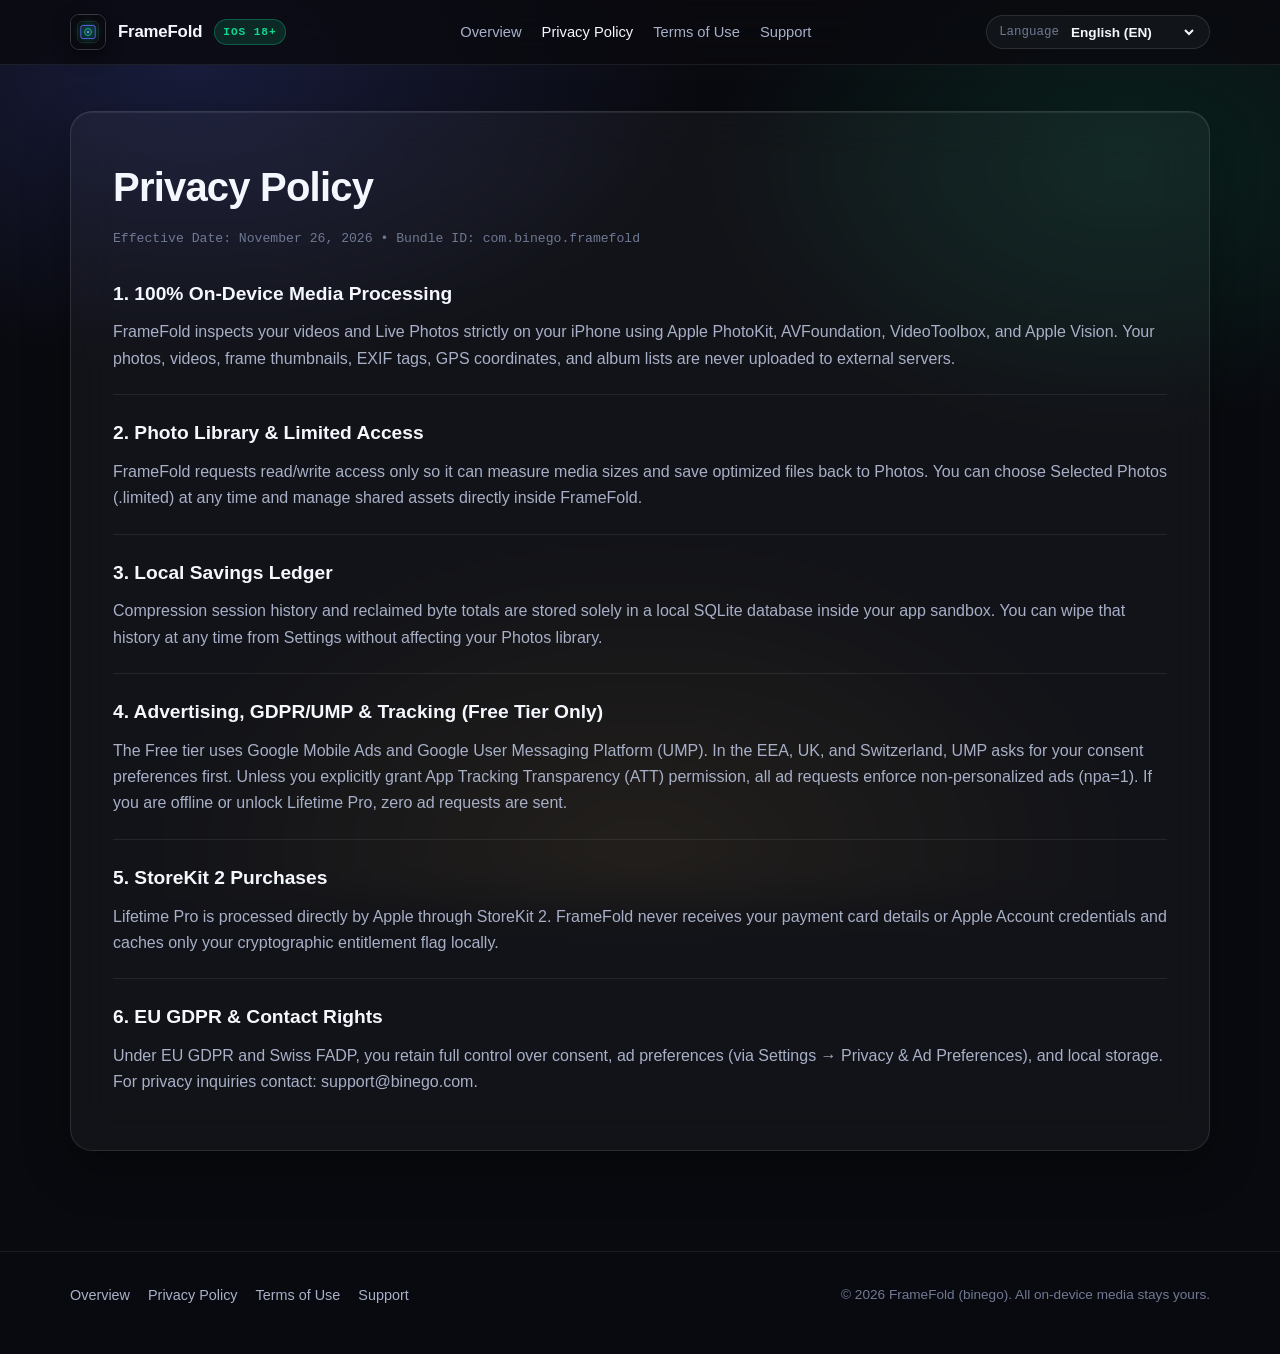
==== privacy.html @ 4580b6b9 "feat: FrameFold Obsidian showcase, privacy, terms, support (TR + 24 EU languages)" ====
<!DOCTYPE html>
<html lang="en">
<head>
  <meta charset="utf-8">
  <meta name="viewport" content="width=device-width, initial-scale=1">
  <title>FrameFold — Privacy Policy</title>
  <meta name="theme-color" content="#090a0f">
  <link rel="icon" type="image/png" href="./assets/app-icon.png">
  <link rel="stylesheet" href="./styles.css">
</head>
<body data-page="privacy">
  <div class="ambient-bg" aria-hidden="true"></div>

  <header class="site-header">
    <div class="container nav-inner">
      <a class="brand" href="./index.html">
        <img src="./assets/app-icon.png" alt="FrameFold">
        <span>FrameFold</span>
        <span class="brand-badge">iOS 18+</span>
      </a>

      <nav class="nav-links" aria-label="Main navigation">
        <a href="./index.html" data-i18n="nav_overview">Overview</a>
        <a class="active" href="./privacy.html" data-i18n="nav_privacy">Privacy Policy</a>
        <a href="./terms.html" data-i18n="nav_terms">Terms of Use</a>
        <a href="./support.html" data-i18n="nav_support">Support</a>
      </nav>

      <div class="lang-picker-wrap">
        <label for="lang-select" data-i18n="lang_label">Language</label>
        <select id="lang-select" class="lang-select" aria-label="Language"></select>
      </div>
    </div>
  </header>

  <main class="container doc-shell">
    <article class="glass-card doc-card">
      <h1 data-i18n="priv_title">Privacy Policy</h1>
      <div class="doc-meta" data-i18n="legal_updated">Effective Date: November 26, 2026 • Bundle ID: com.binego.framefold</div>

      <div class="doc-section" style="border-top:none;margin-top:0;padding-top:0;">
        <h2 data-i18n="priv_s1_t">1. 100% On-Device Media Processing</h2>
        <p data-i18n="priv_s1_p">FrameFold inspects your videos and Live Photos strictly on your iPhone using Apple PhotoKit, AVFoundation, VideoToolbox, and Apple Vision. Your photos, videos, frame thumbnails, EXIF tags, GPS coordinates, and album lists are never uploaded to external servers.</p>
      </div>

      <div class="doc-section">
        <h2 data-i18n="priv_s2_t">2. Photo Library &amp; Limited Access</h2>
        <p data-i18n="priv_s2_p">FrameFold requests read/write access only so it can measure media sizes and save optimized files back to Photos. You can choose Selected Photos (.limited) at any time and manage shared assets directly inside FrameFold.</p>
      </div>

      <div class="doc-section">
        <h2 data-i18n="priv_s3_t">3. Local Savings Ledger</h2>
        <p data-i18n="priv_s3_p">Compression session history and reclaimed byte totals are stored solely in a local SQLite database inside your app sandbox. You can wipe that history at any time from Settings without affecting your Photos library.</p>
      </div>

      <div class="doc-section">
        <h2 data-i18n="priv_s4_t">4. Advertising, GDPR/UMP &amp; Tracking (Free Tier Only)</h2>
        <p data-i18n="priv_s4_p">The Free tier uses Google Mobile Ads and Google User Messaging Platform (UMP). In the EEA, UK, and Switzerland, UMP asks for your consent preferences first. Unless you explicitly grant App Tracking Transparency (ATT) permission, all ad requests enforce non-personalized ads (npa=1). If you are offline or unlock Lifetime Pro, zero ad requests are sent.</p>
      </div>

      <div class="doc-section">
        <h2 data-i18n="priv_s5_t">5. StoreKit 2 Purchases</h2>
        <p data-i18n="priv_s5_p">Lifetime Pro is processed directly by Apple through StoreKit 2. FrameFold never receives your payment card details or Apple Account credentials and caches only your cryptographic entitlement flag locally.</p>
      </div>

      <div class="doc-section">
        <h2 data-i18n="priv_s6_t">6. EU GDPR &amp; Contact Rights</h2>
        <p data-i18n="priv_s6_p">Under EU GDPR and Swiss FADP, you retain full control over consent, ad preferences (via Settings → Privacy &amp; Ad Preferences), and local storage. For privacy inquiries contact: support@binego.com.</p>
      </div>
    </article>
  </main>

  <footer class="site-footer">
    <div class="container footer-inner">
      <div class="footer-links">
        <a href="./index.html" data-i18n="nav_overview">Overview</a>
        <a href="./privacy.html" data-i18n="nav_privacy">Privacy Policy</a>
        <a href="./terms.html" data-i18n="nav_terms">Terms of Use</a>
        <a href="./support.html" data-i18n="nav_support">Support</a>
      </div>
      <div class="footer-copy" data-i18n="footer_copy">© 2026 FrameFold (binego). All on-device media stays yours.</div>
    </div>
  </footer>

  <script src="./i18n.js"></script>
</body>
</html>
---- styles.css ----
:root {
  --bg-obsidian: #090a0f;
  --bg-surface: #111420;
  --bg-elevated: #171b2b;
  --glass-bg: rgba(255, 255, 255, 0.04);
  --glass-border: rgba(255, 255, 255, 0.11);
  --glass-highlight: rgba(255, 255, 255, 0.22);
  --text-primary: #f5f7ff;
  --text-secondary: #a8b0c8;
  --text-muted: #707994;
  --indigo: #5e6cff;
  --indigo-soft: rgba(94, 108, 255, 0.16);
  --emerald: #10d890;
  --emerald-soft: rgba(16, 216, 144, 0.14);
  --amber: #f5b942;
  --amber-soft: rgba(245, 185, 66, 0.14);
  --radius-hero: 28px;
  --radius-card: 22px;
  --radius-control: 14px;
  --font-sans: -apple-system, BlinkMacSystemFont, "SF Pro Display", "Inter", "Segoe UI", Roboto, sans-serif;
  --font-mono: ui-monospace, "SF Mono", SFMono-Regular, Menlo, Monaco, Consolas, monospace;
}

*, *::before, *::after {
  box-sizing: border-box;
}

html {
  scroll-behavior: smooth;
  color-scheme: dark;
}

body {
  margin: 0;
  min-height: 100vh;
  background-color: var(--bg-obsidian);
  color: var(--text-primary);
  font-family: var(--font-sans);
  line-height: 1.65;
  -webkit-font-smoothing: antialiased;
  overflow-x: hidden;
  position: relative;
}

.ambient-bg {
  position: fixed;
  inset: 0;
  z-index: -1;
  pointer-events: none;
  background:
    radial-gradient(62% 50% at 15% 8%, rgba(94, 108, 255, 0.18), transparent 65%),
    radial-gradient(50% 45% at 88% 18%, rgba(16, 216, 144, 0.12), transparent 65%),
    radial-gradient(55% 50% at 50% 95%, rgba(245, 185, 66, 0.07), transparent 70%),
    var(--bg-obsidian);
}

a {
  color: var(--indigo);
  text-decoration: none;
}

a:hover {
  text-decoration: underline;
}

.container {
  width: min(1140px, calc(100% - 32px));
  margin-inline: auto;
}

/* Header */
.site-header {
  position: sticky;
  top: 0;
  z-index: 40;
  backdrop-filter: blur(20px);
  -webkit-backdrop-filter: blur(20px);
  background: rgba(9, 10, 15, 0.78);
  border-bottom: 1px solid rgba(255, 255, 255, 0.08);
}

.nav-inner {
  display: flex;
  align-items: center;
  justify-content: space-between;
  gap: 16px;
  padding: 14px 0;
  flex-wrap: wrap;
}

.brand {
  display: inline-flex;
  align-items: center;
  gap: 12px;
  color: var(--text-primary);
  font-weight: 700;
  font-size: 1.05rem;
  letter-spacing: -0.01em;
}

.brand:hover {
  text-decoration: none;
}

.brand img {
  width: 36px;
  height: 36px;
  border-radius: 9px;
  border: 1px solid rgba(255, 255, 255, 0.18);
  box-shadow: 0 6px 18px rgba(0, 0, 0, 0.45);
}

.brand-badge {
  font-family: var(--font-mono);
  font-size: 0.7rem;
  letter-spacing: 0.08em;
  text-transform: uppercase;
  color: var(--emerald);
  background: var(--emerald-soft);
  border: 1px solid rgba(16, 216, 144, 0.3);
  padding: 3px 8px;
  border-radius: 999px;
}

.nav-links {
  display: flex;
  align-items: center;
  gap: 20px;
  flex-wrap: wrap;
}

.nav-links a {
  color: var(--text-secondary);
  font-size: 0.92rem;
  font-weight: 500;
  transition: color 0.15s ease;
}

.nav-links a:hover,
.nav-links a.active {
  color: var(--text-primary);
  text-decoration: none;
}

.lang-picker-wrap {
  display: inline-flex;
  align-items: center;
  gap: 8px;
  background: var(--glass-bg);
  border: 1px solid var(--glass-border);
  border-radius: 999px;
  padding: 6px 12px;
}

.lang-picker-wrap label {
  font-size: 0.78rem;
  color: var(--text-muted);
  font-family: var(--font-mono);
}

.lang-select {
  background: transparent;
  color: var(--text-primary);
  border: none;
  font-family: var(--font-sans);
  font-size: 0.85rem;
  font-weight: 600;
  cursor: pointer;
  outline: none;
}

.lang-select option {
  background: var(--bg-elevated);
  color: var(--text-primary);
}

/* Specular Glass Surface */
.glass-card {
  background: var(--glass-bg);
  border: 1px solid var(--glass-border);
  border-radius: var(--radius-card);
  backdrop-filter: blur(22px);
  -webkit-backdrop-filter: blur(22px);
  box-shadow: inset 0 1px 0 rgba(255, 255, 255, 0.08), 0 18px 48px rgba(0, 0, 0, 0.32);
}

/* Hero */
.hero {
  padding: 64px 0 42px;
  display: grid;
  grid-template-columns: 1.15fr 0.85fr;
  gap: 36px;
  align-items: center;
}

@media (max-width: 900px) {
  .hero {
    grid-template-columns: 1fr;
    padding: 40px 0 28px;
  }
}

.eyebrow {
  display: inline-flex;
  align-items: center;
  gap: 8px;
  font-family: var(--font-mono);
  font-size: 0.78rem;
  text-transform: uppercase;
  letter-spacing: 0.08em;
  color: var(--amber);
  background: var(--amber-soft);
  border: 1px solid rgba(245, 185, 66, 0.28);
  padding: 6px 12px;
  border-radius: 999px;
  margin-bottom: 18px;
}

.hero h1 {
  margin: 0 0 16px;
  font-size: clamp(2.1rem, 4.2vw, 3.35rem);
  line-height: 1.12;
  letter-spacing: -0.025em;
}

.hero-sub {
  margin: 0 0 28px;
  font-size: 1.1rem;
  color: var(--text-secondary);
  max-width: 58ch;
}

.cta-row {
  display: flex;
  flex-wrap: wrap;
  gap: 12px;
  margin-bottom: 24px;
}

.btn {
  display: inline-flex;
  align-items: center;
  justify-content: center;
  gap: 8px;
  padding: 13px 22px;
  border-radius: var(--radius-control);
  font-weight: 600;
  font-size: 0.96rem;
  transition: transform 0.15s ease, box-shadow 0.15s ease, background 0.15s ease;
  cursor: pointer;
  border: 1px solid transparent;
}

.btn:hover {
  text-decoration: none;
  transform: translateY(-1px);
}

.btn-primary {
  background: linear-gradient(135deg, #5e6cff, #4350e8);
  color: #fff;
  box-shadow: 0 10px 28px rgba(94, 108, 255, 0.35);
}

.btn-secondary {
  background: var(--glass-bg);
  border-color: var(--glass-border);
  color: var(--text-primary);
}

.trust-pills {
  display: flex;
  flex-wrap: wrap;
  gap: 10px;
}

.pill {
  font-family: var(--font-mono);
  font-size: 0.78rem;
  color: var(--emerald);
  background: var(--emerald-soft);
  border: 1px solid rgba(16, 216, 144, 0.25);
  padding: 6px 11px;
  border-radius: 999px;
}

/* Interactive Comparison Widget */
.preview-card {
  padding: 22px;
  border-radius: var(--radius-hero);
  background: linear-gradient(160deg, rgba(28, 34, 58, 0.78), rgba(14, 18, 28, 0.92));
  border: 1px solid rgba(94, 108, 255, 0.3);
}

.preview-header {
  display: flex;
  align-items: center;
  justify-content: space-between;
  gap: 12px;
  margin-bottom: 16px;
}

.preview-app {
  display: flex;
  align-items: center;
  gap: 12px;
}

.preview-app img {
  width: 52px;
  height: 52px;
  border-radius: 13px;
  border: 1px solid rgba(255, 255, 255, 0.2);
}

.mono-tag {
  font-family: var(--font-mono);
  font-size: 0.74rem;
  letter-spacing: 0.06em;
  color: var(--text-secondary);
}

.split-stage {
  position: relative;
  height: 220px;
  border-radius: 18px;
  overflow: hidden;
  border: 1px solid rgba(255, 255, 255, 0.14);
  background: #0d101b;
  margin-bottom: 16px;
  user-select: none;
}

.split-side {
  position: absolute;
  inset: 0;
  display: flex;
  flex-direction: column;
  justify-content: space-between;
  padding: 16px;
}

.split-before {
  background: linear-gradient(135deg, #1a2138, #121522);
}

.split-after {
  background: linear-gradient(135deg, #0d2b24, #101624);
  clip-path: inset(0 0 0 50%);
}

.split-divider {
  position: absolute;
  top: 0;
  bottom: 0;
  left: 50%;
  width: 2px;
  background: var(--indigo);
  box-shadow: 0 0 12px var(--indigo);
  pointer-events: none;
}

.split-handle {
  position: absolute;
  top: 50%;
  left: 50%;
  transform: translate(-50%, -50%);
  width: 34px;
  height: 34px;
  border-radius: 999px;
  background: var(--bg-elevated);
  border: 1px solid rgba(255, 255, 255, 0.35);
  display: grid;
  place-items: center;
  font-family: var(--font-mono);
  font-size: 0.85rem;
  color: #fff;
  pointer-events: none;
}

.metric-chip {
  display: inline-block;
  font-family: var(--font-mono);
  font-size: 0.78rem;
  font-weight: 700;
  padding: 5px 10px;
  border-radius: 999px;
  width: fit-content;
}

.metric-before {
  background: rgba(255, 255, 255, 0.1);
  color: var(--text-primary);
}

.metric-after {
  background: var(--emerald-soft);
  color: var(--emerald);
  border: 1px solid rgba(16, 216, 144, 0.35);
  align-self: flex-end;
}

.slider-control {
  width: 100%;
  accent-color: var(--indigo);
  cursor: ew-resize;
}

.stats-strip {
  display: grid;
  grid-template-columns: repeat(3, 1fr);
  gap: 10px;
  margin-top: 12px;
}

.stat-box {
  background: rgba(255, 255, 255, 0.04);
  border: 1px solid rgba(255, 255, 255, 0.08);
  border-radius: 12px;
  padding: 10px;
  text-align: center;
}

.stat-val {
  font-family: var(--font-mono);
  font-weight: 700;
  font-size: 1rem;
  color: var(--text-primary);
}

.stat-lbl {
  font-size: 0.74rem;
  color: var(--text-muted);
}

/* Sections */
.section {
  padding: 42px 0;
}

.section-title {
  margin: 0 0 8px;
  font-size: clamp(1.55rem, 2.8vw, 2.15rem);
  letter-spacing: -0.02em;
}

.section-lead {
  margin: 0 0 28px;
  color: var(--text-secondary);
  max-width: 65ch;
}

/* Bento Grid */
.bento-grid {
  display: grid;
  grid-template-columns: repeat(3, 1fr);
  gap: 16px;
}

@media (max-width: 900px) {
  .bento-grid {
    grid-template-columns: repeat(2, 1fr);
  }
}

@media (max-width: 620px) {
  .bento-grid {
    grid-template-columns: 1fr;
  }
}

.bento-card {
  padding: 24px;
  display: flex;
  flex-direction: column;
  gap: 10px;
}

.bento-icon {
  width: 40px;
  height: 40px;
  border-radius: 11px;
  display: grid;
  place-items: center;
  font-family: var(--font-mono);
  font-weight: 700;
  font-size: 0.9rem;
  background: var(--indigo-soft);
  color: var(--indigo);
  border: 1px solid rgba(94, 108, 255, 0.28);
}

.bento-icon.emerald {
  background: var(--emerald-soft);
  color: var(--emerald);
  border-color: rgba(16, 216, 144, 0.28);
}

.bento-icon.amber {
  background: var(--amber-soft);
  color: var(--amber);
  border-color: rgba(245, 185, 66, 0.28);
}

.bento-card h3 {
  margin: 0;
  font-size: 1.08rem;
}

.bento-card p {
  margin: 0;
  color: var(--text-secondary);
  font-size: 0.93rem;
}

/* Comparison Table */
.compare-card {
  overflow: hidden;
}

.compare-table {
  width: 100%;
  border-collapse: collapse;
}

.compare-table th,
.compare-table td {
  padding: 15px 20px;
  text-align: left;
  border-bottom: 1px solid rgba(255, 255, 255, 0.08);
  font-size: 0.94rem;
}

.compare-table th {
  font-family: var(--font-mono);
  font-size: 0.76rem;
  text-transform: uppercase;
  letter-spacing: 0.08em;
  color: var(--text-muted);
}

.compare-table tr:last-child td {
  border-bottom: none;
}

.col-pro {
  color: var(--emerald);
  font-weight: 700;
  font-family: var(--font-mono);
}

.col-free {
  color: var(--text-secondary);
  font-family: var(--font-mono);
}

/* Prose Legal & Support Pages */
.doc-shell {
  padding: 46px 0 64px;
}

.doc-card {
  padding: clamp(24px, 4vw, 42px);
}

.doc-card h1 {
  margin: 0 0 8px;
  font-size: clamp(1.85rem, 3.2vw, 2.5rem);
  letter-spacing: -0.02em;
}

.doc-meta {
  font-family: var(--font-mono);
  font-size: 0.82rem;
  color: var(--text-muted);
  margin-bottom: 28px;
}

.doc-section {
  padding-top: 22px;
  margin-top: 22px;
  border-top: 1px solid rgba(255, 255, 255, 0.08);
}

.doc-section h2 {
  margin: 0 0 10px;
  font-size: 1.2rem;
  color: var(--text-primary);
}

.doc-section p {
  margin: 0 0 12px;
  color: var(--text-secondary);
}

/* Footer */
.site-footer {
  border-top: 1px solid rgba(255, 255, 255, 0.08);
  padding: 32px 0 46px;
  margin-top: 36px;
}

.footer-inner {
  display: flex;
  justify-content: space-between;
  align-items: center;
  gap: 20px;
  flex-wrap: wrap;
}

.footer-links {
  display: flex;
  flex-wrap: wrap;
  gap: 18px;
}

.footer-links a {
  color: var(--text-secondary);
  font-size: 0.9rem;
}

.footer-copy {
  color: var(--text-muted);
  font-size: 0.85rem;
}

@media (prefers-reduced-motion: reduce) {
  html {
    scroll-behavior: auto;
  }
  .btn {
    transition: none;
  }
}
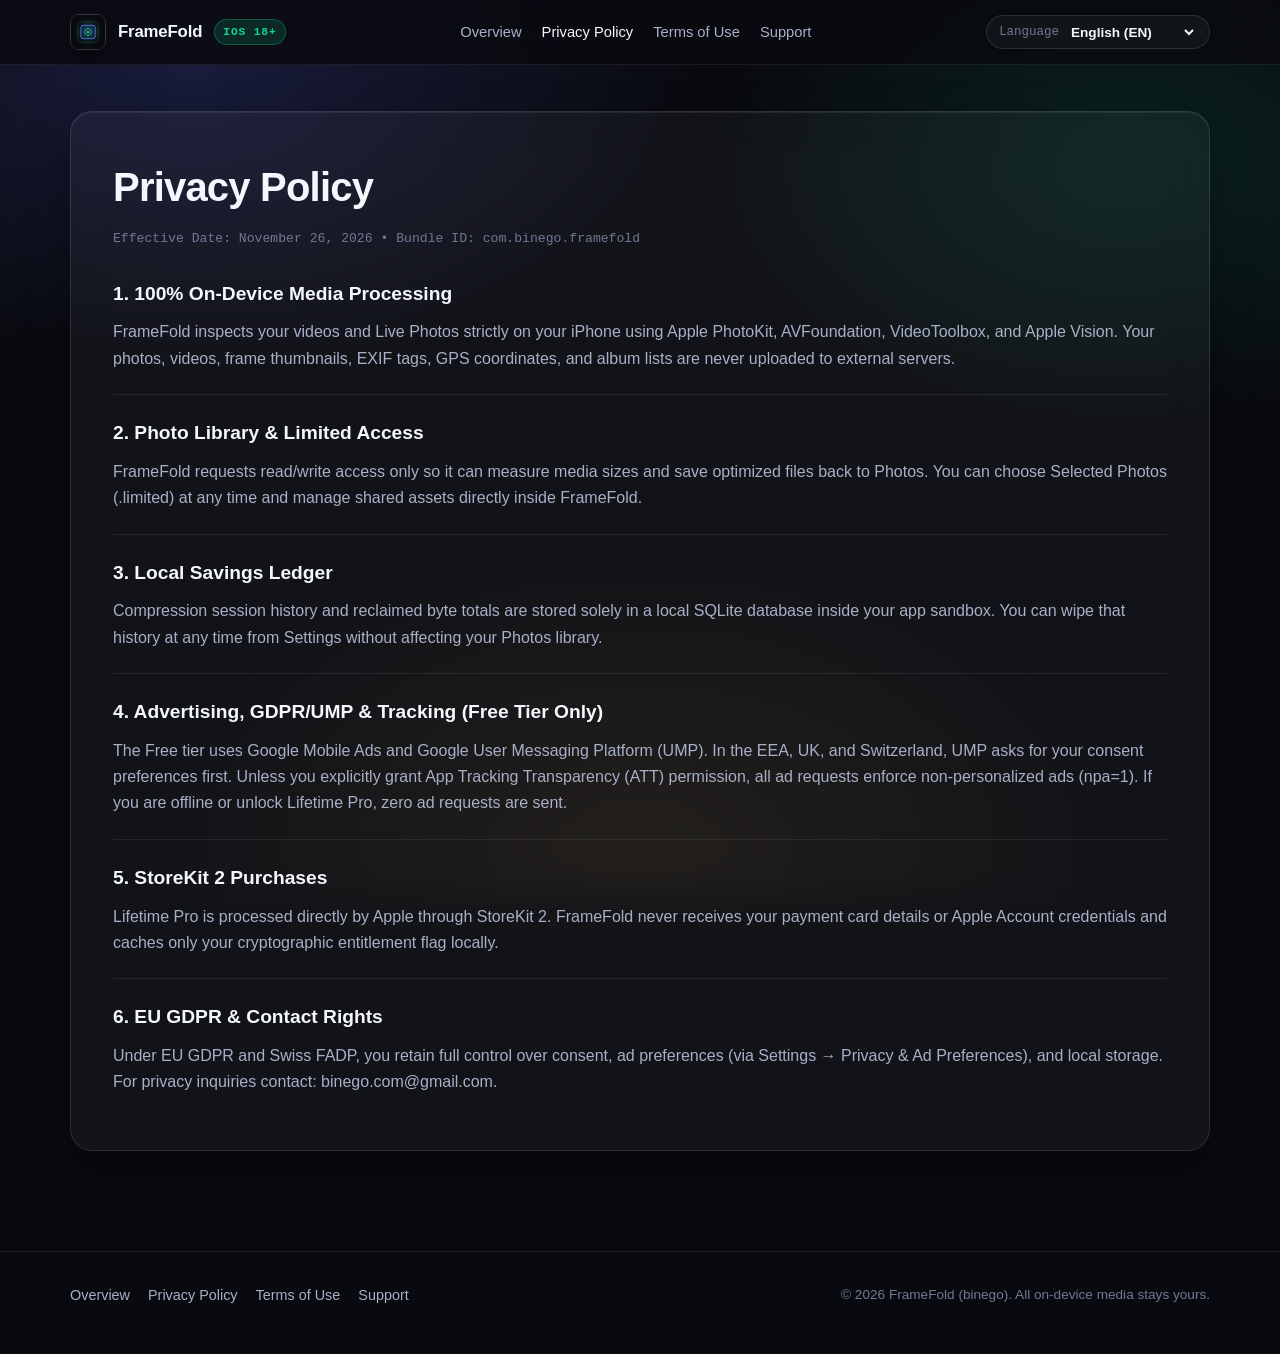
==== commit db847c69: "Use binego.com@gmail.com as the sole contact email across all 25 languages" ====
--- a/privacy.html
+++ b/privacy.html
@@ -65,7 +65,7 @@
 
       <div class="doc-section">
         <h2 data-i18n="priv_s6_t">6. EU GDPR &amp; Contact Rights</h2>
-        <p data-i18n="priv_s6_p">Under EU GDPR and Swiss FADP, you retain full control over consent, ad preferences (via Settings → Privacy &amp; Ad Preferences), and local storage. For privacy inquiries contact: support@binego.com.</p>
+        <p data-i18n="priv_s6_p">Under EU GDPR and Swiss FADP, you retain full control over consent, ad preferences (via Settings → Privacy &amp; Ad Preferences), and local storage. For privacy inquiries contact: binego.com@gmail.com.</p>
       </div>
     </article>
   </main>
